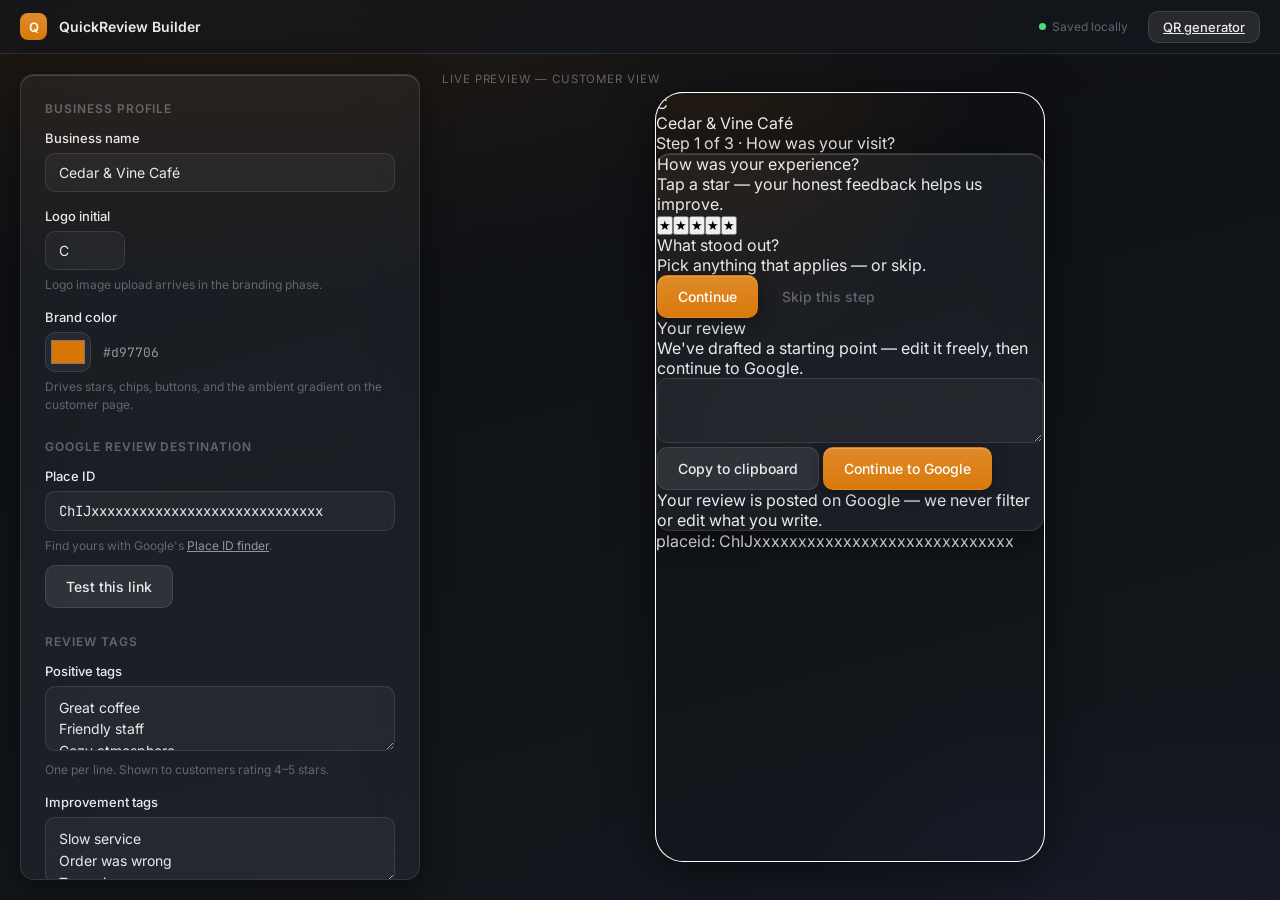
==== builder.html @ fc909e09 "Added" ====
<!DOCTYPE html>
<html lang="en">
<head>
<meta charset="UTF-8">
<title>QuickReview — Builder</title>
<link rel="preconnect" href="https://fonts.googleapis.com">
<link href="https://fonts.googleapis.com/css2?family=Inter:wght@400;500;600&family=JetBrains+Mono:wght@400;500&display=swap" rel="stylesheet">
<link rel="stylesheet" href="css/tokens.css">
<link rel="stylesheet" href="css/builder.css">
</head>
<body>

<div class="topbar glass-flat">
  <div class="logo-mark">Q</div>
  <div class="app-name">QuickReview Builder</div>
  <div class="save-state" id="saveState"><span class="dot"></span>Saved locally</div>
  <a class="btn btn-glass topbar-btn" href="qr.html">QR generator</a>
</div>

<div class="split">
  <div class="panel glass">
    <h2>Business profile</h2>
    <div class="field">
      <label for="fName">Business name</label>
      <input type="text" class="input" id="fName">
    </div>
    <div class="field">
      <label for="fInitial">Logo initial</label>
      <input type="text" class="input" id="fInitial" maxlength="2" style="width:80px">
      <div class="hint">Logo image upload arrives in the branding phase.</div>
    </div>
    <div class="field">
      <label for="fColor">Brand color</label>
      <div class="color-row">
        <input type="color" id="fColor" class="color-picker">
        <span class="hex mono" id="fColorHex"></span>
      </div>
      <div class="hint">Drives stars, chips, buttons, and the ambient gradient on the customer page.</div>
    </div>

    <h2>Google review destination</h2>
    <div class="field">
      <label for="fPlaceId">Place ID</label>
      <input type="text" class="input mono" id="fPlaceId">
      <div class="warn" id="placeWarn" style="display:none">This doesn't look like a Place ID — most start with "ChIJ".</div>
      <div class="hint">Find yours with Google's <a href="https://developers.google.com/maps/documentation/places/web-service/place-id" target="_blank">Place ID finder</a>.</div>
      <button class="btn btn-glass" id="testLinkBtn" style="margin-top:10px">Test this link</button>
    </div>

    <h2>Review tags</h2>
    <div class="field">
      <label for="fPosTags">Positive tags</label>
      <textarea class="input" id="fPosTags"></textarea>
      <div class="hint">One per line. Shown to customers rating 4–5 stars.</div>
    </div>
    <div class="field">
      <label for="fImpTags">Improvement tags</label>
      <textarea class="input" id="fImpTags"></textarea>
      <div class="hint">One per line. Shown to customers rating 1–3 stars.</div>
    </div>

    <h2>Danger zone</h2>
    <button class="btn btn-glass" id="resetBtn">Reset to defaults</button>
  </div>

  <div class="preview-area">
    <div class="preview-label">Live preview — customer view</div>
    <div class="phone-frame">
      <iframe id="preview" src="index.html"></iframe>
    </div>
  </div>
</div>

<script src="js/shared.js"></script>
<script src="js/builder.js"></script>
</body>
</html>
---- css/tokens.css ----
/* QuickReview — shared design language
   Matte gradient base · subtle glassmorphism · micro-interactions */

:root {
  --font-ui: 'Inter', -apple-system, BlinkMacSystemFont, sans-serif;
  --font-mono: 'JetBrains Mono', monospace;

  /* content hierarchy */
  --content-primary: rgba(244, 244, 245, 0.96);
  --content-secondary: rgba(161, 161, 170, 0.9);
  --content-muted: rgba(113, 113, 122, 0.85);

  /* matte base */
  --bg-0: #0d0f13;
  --bg-1: #14171d;

  /* glass */
  --glass: rgba(255, 255, 255, 0.05);
  --glass-strong: rgba(255, 255, 255, 0.09);
  --glass-border: rgba(255, 255, 255, 0.10);
  --glass-highlight: rgba(255, 255, 255, 0.16);

  /* accent — overridden per business at runtime */
  --brand: #d97706;
  --brand-soft: rgba(217, 119, 6, 0.16);

  /* ambient gradient blobs — tinted from brand color at runtime */
  --ambient-1: rgba(217, 119, 6, 0.10);
  --ambient-2: rgba(99, 102, 241, 0.07);

  --radius: 14px;
  --radius-sm: 10px;
  --shadow-glass: 0 8px 32px rgba(0, 0, 0, 0.45);
  --ease-spring: cubic-bezier(0.34, 1.56, 0.64, 1);
  --ease-out: cubic-bezier(0.22, 1, 0.36, 1);
}

* { box-sizing: border-box; margin: 0; padding: 0; }
html, body { height: 100%; }

body {
  font-family: var(--font-ui);
  color: var(--content-primary);
  background:
    radial-gradient(120% 70% at 15% -10%, var(--ambient-1), transparent 60%),
    radial-gradient(100% 60% at 90% 110%, var(--ambient-2), transparent 55%),
    linear-gradient(165deg, var(--bg-0), var(--bg-1));
  background-attachment: fixed;
  -webkit-font-smoothing: antialiased;
}

/* ---------- glass primitive ---------- */
.glass {
  background: var(--glass);
  backdrop-filter: blur(24px) saturate(150%);
  -webkit-backdrop-filter: blur(24px) saturate(150%);
  border: 1px solid var(--glass-border);
  border-radius: var(--radius);
  box-shadow: var(--shadow-glass), inset 0 1px 0 var(--glass-highlight);
}

/* ---------- buttons ---------- */
.btn {
  position: relative; overflow: hidden;
  font-family: inherit; font-size: 14px; font-weight: 500;
  border-radius: var(--radius-sm); cursor: pointer;
  padding: 12px 20px; border: 1px solid transparent;
  transition: transform 0.15s var(--ease-out), filter 0.2s, background 0.2s, opacity 0.15s;
}
.btn:active { transform: scale(0.96); }
.btn-primary {
  background: linear-gradient(180deg, rgba(255,255,255,0.14), rgba(255,255,255,0.02)), var(--brand);
  color: #fff;
  box-shadow: 0 4px 18px rgba(0,0,0,0.35), inset 0 1px 0 rgba(255,255,255,0.18);
}
.btn-primary:hover { filter: brightness(1.1); }
.btn-primary:disabled { opacity: 0.35; cursor: not-allowed; }
.btn-glass { background: var(--glass-strong); border-color: var(--glass-border); color: var(--content-primary); }
.btn-glass:hover { background: rgba(255,255,255,0.13); }
.btn-ghost { background: none; border: none; color: var(--content-muted); }
.btn-ghost:hover { color: var(--content-secondary); }

/* ripple micro-interaction */
.ripple {
  position: absolute; border-radius: 50%; pointer-events: none;
  background: rgba(255,255,255,0.28);
  transform: scale(0); animation: ripple 0.5s var(--ease-out) forwards;
}
@keyframes ripple { to { transform: scale(2.8); opacity: 0; } }

/* ---------- chips ---------- */
.chip {
  font-family: inherit; font-size: 13.5px; padding: 8px 14px; border-radius: 999px;
  background: var(--glass); border: 1px solid var(--glass-border);
  color: var(--content-secondary); cursor: pointer;
  backdrop-filter: blur(8px);
  transition: transform 0.3s var(--ease-spring), background 0.2s, border-color 0.2s, color 0.2s;
}
.chip:hover { border-color: var(--glass-highlight); transform: translateY(-1px); }
.chip.selected {
  background: var(--brand-soft); border-color: var(--brand);
  color: var(--brand); font-weight: 500; transform: scale(1.06);
}

/* ---------- inputs ---------- */
.input {
  font-family: inherit; font-size: 14px; width: 100%;
  padding: 10px 13px; border-radius: var(--radius-sm);
  background: rgba(255,255,255,0.04); border: 1px solid var(--glass-border);
  color: var(--content-primary);
  transition: border-color 0.2s, box-shadow 0.2s, background 0.2s;
}
.input::placeholder { color: var(--content-muted); }
.input:focus {
  outline: none; border-color: var(--brand);
  box-shadow: 0 0 0 3px var(--brand-soft); background: rgba(255,255,255,0.06);
}
textarea.input { resize: vertical; line-height: 1.55; }
.mono { font-family: var(--font-mono); }

/* ---------- toast ---------- */
.toast {
  position: fixed; bottom: 28px; left: 50%;
  transform: translate(-50%, 16px); opacity: 0;
  background: rgba(24,24,27,0.88); backdrop-filter: blur(12px);
  border: 1px solid var(--glass-border);
  color: #fff; font-size: 13px; padding: 10px 18px; border-radius: 999px;
  pointer-events: none; transition: transform 0.35s var(--ease-spring), opacity 0.3s;
  z-index: 99;
}
.toast.show { transform: translate(-50%, 0); opacity: 1; }

/* ---------- shared keyframes ---------- */
@keyframes fade-slide { from { opacity: 0; transform: translateY(10px); } to { opacity: 1; transform: none; } }
@keyframes pop { 0% { transform: scale(1); } 40% { transform: scale(1.35); } 100% { transform: scale(1); } }
---- css/builder.css ----
body { height: 100vh; display: flex; flex-direction: column; overflow: hidden; }

.glass-flat {
  background: rgba(20, 23, 29, 0.75);
  backdrop-filter: blur(20px) saturate(150%);
  border: none; border-bottom: 1px solid var(--glass-border);
  box-shadow: none; border-radius: 0;
}

.topbar {
  height: 54px; display: flex; align-items: center; gap: 12px;
  padding: 0 20px; flex-shrink: 0;
}
.logo-mark {
  width: 27px; height: 27px; border-radius: 8px;
  background: linear-gradient(180deg, rgba(255,255,255,0.15), rgba(255,255,255,0.02)), var(--brand);
  color: #fff; font-size: 13px; font-weight: 600;
  display: flex; align-items: center; justify-content: center;
}
.app-name { font-size: 14px; font-weight: 600; }
.save-state { margin-left: auto; font-size: 12px; color: var(--content-muted); display: flex; align-items: center; gap: 6px; }
.save-state .dot {
  width: 7px; height: 7px; border-radius: 50%;
  background: #4ade80; transition: background 0.3s;
}
.save-state.saving .dot { background: #facc15; }
.topbar-btn { padding: 7px 14px; font-size: 13px; margin-left: 8px; }

.split { display: flex; flex: 1; min-height: 0; }

/* ---- left: control panel ---- */
.panel {
  width: 400px; flex-shrink: 0; overflow-y: auto;
  margin: 20px 0 20px 20px; padding: 26px 24px;
}
.panel h2 {
  font-size: 12px; font-weight: 600; text-transform: uppercase;
  letter-spacing: 0.08em; color: var(--content-muted);
  margin: 26px 0 14px;
}
.panel h2:first-child { margin-top: 0; }
.field { margin-bottom: 16px; }
.field label { display: block; font-size: 13px; font-weight: 500; margin-bottom: 7px; }
.hint { font-size: 12px; color: var(--content-muted); margin-top: 6px; line-height: 1.45; }
.hint a { color: var(--content-secondary); }
.warn { font-size: 12px; color: #fbbf24; margin-top: 6px; }
.color-row { display: flex; gap: 12px; align-items: center; }
.color-picker {
  width: 46px; height: 40px; padding: 3px; cursor: pointer;
  border: 1px solid var(--glass-border); border-radius: var(--radius-sm);
  background: var(--glass); transition: border-color 0.2s;
}
.color-picker:hover { border-color: var(--glass-highlight); }
.hex { font-size: 13px; color: var(--content-secondary); }

/* ---- right: preview ---- */
.preview-area { flex: 1; display: flex; align-items: center; justify-content: center; position: relative; }
.preview-label {
  position: absolute; top: 18px; left: 22px;
  font-size: 11.5px; color: var(--content-muted);
  text-transform: uppercase; letter-spacing: 0.08em;
}
.phone-frame {
  width: 390px; height: 780px; max-height: calc(100vh - 130px);
  border: 1px solid var(--glass-border); border-radius: 28px; overflow: hidden;
  box-shadow: 0 12px 48px rgba(0,0,0,0.5), inset 0 1px 0 var(--glass-highlight);
  background: #fff;
  transition: transform 0.4s var(--ease-out);
}
.phone-frame:hover { transform: translateY(-4px); }
.phone-frame iframe { width: 100%; height: 100%; border: none; }

@media (max-width: 900px) {
  .split { flex-direction: column; overflow-y: auto; }
  .panel { width: auto; margin: 16px; }
  .preview-area { min-height: 700px; padding: 20px 0; }
}
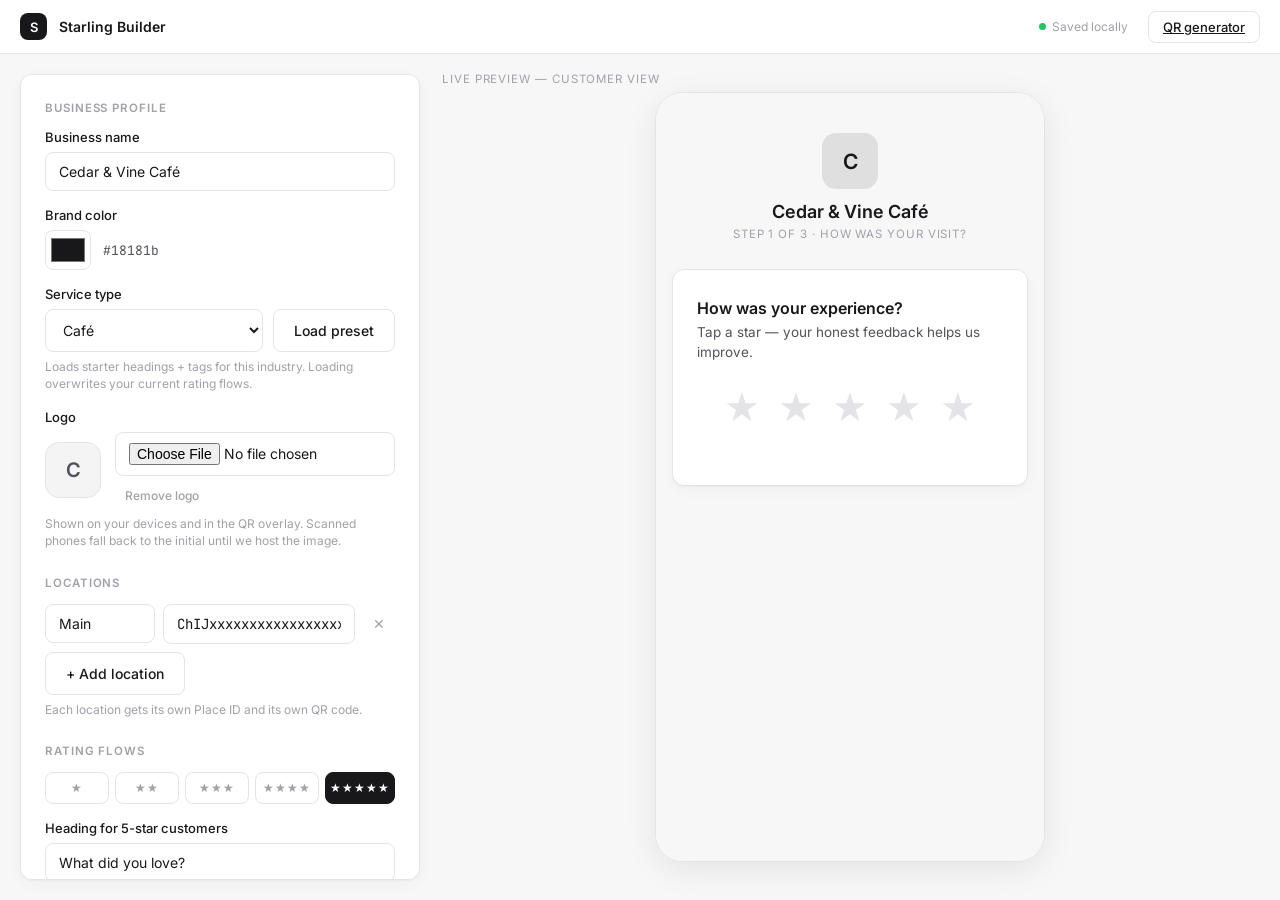
==== commit 09b000e2: "New parameters" ====
--- a/builder.html
+++ b/builder.html
@@ -2,7 +2,7 @@
 <html lang="en">
 <head>
 <meta charset="UTF-8">
-<title>QuickReview — Builder</title>
+<title>Starling — Builder</title>
 <link rel="preconnect" href="https://fonts.googleapis.com">
 <link href="https://fonts.googleapis.com/css2?family=Inter:wght@400;500;600&family=JetBrains+Mono:wght@400;500&display=swap" rel="stylesheet">
 <link rel="stylesheet" href="css/tokens.css">
@@ -10,24 +10,20 @@
 </head>
 <body>
 
-<div class="topbar glass-flat">
-  <div class="logo-mark">Q</div>
-  <div class="app-name">QuickReview Builder</div>
+<div class="topbar">
+  <div class="logo-mark">S</div>
+  <div class="app-name">Starling Builder</div>
   <div class="save-state" id="saveState"><span class="dot"></span>Saved locally</div>
   <a class="btn btn-glass topbar-btn" href="qr.html">QR generator</a>
 </div>
 
 <div class="split">
   <div class="panel glass">
+
     <h2>Business profile</h2>
     <div class="field">
       <label for="fName">Business name</label>
       <input type="text" class="input" id="fName">
-    </div>
-    <div class="field">
-      <label for="fInitial">Logo initial</label>
-      <input type="text" class="input" id="fInitial" maxlength="2" style="width:80px">
-      <div class="hint">Logo image upload arrives in the branding phase.</div>
     </div>
     <div class="field">
       <label for="fColor">Brand color</label>
@@ -35,28 +31,42 @@
         <input type="color" id="fColor" class="color-picker">
         <span class="hex mono" id="fColorHex"></span>
       </div>
-      <div class="hint">Drives stars, chips, buttons, and the ambient gradient on the customer page.</div>
+    </div>
+    <div class="field">
+      <label for="fService">Service type</label>
+      <div class="row-pair">
+        <select class="input" id="fService"></select>
+        <button class="btn btn-glass" id="applyPreset">Load preset</button>
+      </div>
+      <div class="hint">Loads starter headings + tags for this industry. Loading overwrites your current rating flows.</div>
+    </div>
+    <div class="field">
+      <label for="fLogo">Logo</label>
+      <div class="logo-row">
+        <div class="logo-preview" id="logoPreview">?</div>
+        <div class="logo-actions">
+          <input type="file" id="fLogo" accept="image/*" class="input">
+          <button class="btn btn-ghost" id="logoRemove">Remove logo</button>
+        </div>
+      </div>
+      <div class="hint">Shown on your devices and in the QR overlay. Scanned phones fall back to the initial until we host the image.</div>
     </div>
 
-    <h2>Google review destination</h2>
+    <h2>Locations</h2>
+    <div id="locList"></div>
+    <button class="btn btn-glass" id="locAdd">+ Add location</button>
+    <div class="hint">Each location gets its own Place ID and its own QR code.</div>
+
+    <h2>Rating flows</h2>
+    <div class="rtabs" id="rtabs"></div>
     <div class="field">
-      <label for="fPlaceId">Place ID</label>
-      <input type="text" class="input mono" id="fPlaceId">
-      <div class="warn" id="placeWarn" style="display:none">This doesn't look like a Place ID — most start with "ChIJ".</div>
-      <div class="hint">Find yours with Google's <a href="https://developers.google.com/maps/documentation/places/web-service/place-id" target="_blank">Place ID finder</a>.</div>
-      <button class="btn btn-glass" id="testLinkBtn" style="margin-top:10px">Test this link</button>
-    </div>
-
-    <h2>Review tags</h2>
-    <div class="field">
-      <label for="fPosTags">Positive tags</label>
-      <textarea class="input" id="fPosTags"></textarea>
-      <div class="hint">One per line. Shown to customers rating 4–5 stars.</div>
+      <label for="fHeading">Heading for <span id="ratingNum">5</span>-star customers</label>
+      <input type="text" class="input" id="fHeading">
     </div>
     <div class="field">
-      <label for="fImpTags">Improvement tags</label>
-      <textarea class="input" id="fImpTags"></textarea>
-      <div class="hint">One per line. Shown to customers rating 1–3 stars.</div>
+      <label for="fTags">Tags</label>
+      <textarea class="input" id="fTags"></textarea>
+      <div class="hint">One per line. Shown only to customers who pick this rating.</div>
     </div>
 
     <h2>Danger zone</h2>
--- a/css/tokens.css
+++ b/css/tokens.css
@@ -1,38 +1,31 @@
-/* QuickReview — shared design language
-   Matte gradient base · subtle glassmorphism · micro-interactions */
+/* QuickReview — minimal light design language
+   Neutral surfaces · hairline borders · one quiet accent · soft motion */
 
 :root {
   --font-ui: 'Inter', -apple-system, BlinkMacSystemFont, sans-serif;
   --font-mono: 'JetBrains Mono', monospace;
 
   /* content hierarchy */
-  --content-primary: rgba(244, 244, 245, 0.96);
-  --content-secondary: rgba(161, 161, 170, 0.9);
-  --content-muted: rgba(113, 113, 122, 0.85);
+  --content-primary: #18181b;
+  --content-secondary: #52525b;
+  --content-muted: #a1a1aa;
 
-  /* matte base */
-  --bg-0: #0d0f13;
-  --bg-1: #14171d;
-
-  /* glass */
-  --glass: rgba(255, 255, 255, 0.05);
-  --glass-strong: rgba(255, 255, 255, 0.09);
-  --glass-border: rgba(255, 255, 255, 0.10);
-  --glass-highlight: rgba(255, 255, 255, 0.16);
+  /* surfaces */
+  --bg: #f7f7f8;
+  --surface: #ffffff;
+  --surface-soft: #f4f4f5;
+  --line-default: #e4e4e7;
+  --line-strong: #d4d4d8;
 
   /* accent — overridden per business at runtime */
-  --brand: #d97706;
-  --brand-soft: rgba(217, 119, 6, 0.16);
+  --brand: #18181b;
+  --brand-soft: #f4f4f5;
 
-  /* ambient gradient blobs — tinted from brand color at runtime */
-  --ambient-1: rgba(217, 119, 6, 0.10);
-  --ambient-2: rgba(99, 102, 241, 0.07);
-
-  --radius: 14px;
-  --radius-sm: 10px;
-  --shadow-glass: 0 8px 32px rgba(0, 0, 0, 0.45);
-  --ease-spring: cubic-bezier(0.34, 1.56, 0.64, 1);
+  --radius: 12px;
+  --radius-sm: 8px;
+  --shadow-card: 0 1px 2px rgba(0, 0, 0, 0.04), 0 4px 16px rgba(0, 0, 0, 0.03);
   --ease-out: cubic-bezier(0.22, 1, 0.36, 1);
+  --ease-spring: cubic-bezier(0.34, 1.4, 0.64, 1);
 }
 
 * { box-sizing: border-box; margin: 0; padding: 0; }
@@ -41,22 +34,16 @@
 body {
   font-family: var(--font-ui);
   color: var(--content-primary);
-  background:
-    radial-gradient(120% 70% at 15% -10%, var(--ambient-1), transparent 60%),
-    radial-gradient(100% 60% at 90% 110%, var(--ambient-2), transparent 55%),
-    linear-gradient(165deg, var(--bg-0), var(--bg-1));
-  background-attachment: fixed;
+  background: var(--bg);
   -webkit-font-smoothing: antialiased;
 }
 
-/* ---------- glass primitive ---------- */
+/* ---------- card primitive (was .glass — same name, calmer look) ---------- */
 .glass {
-  background: var(--glass);
-  backdrop-filter: blur(24px) saturate(150%);
-  -webkit-backdrop-filter: blur(24px) saturate(150%);
-  border: 1px solid var(--glass-border);
+  background: var(--surface);
+  border: 1px solid var(--line-default);
   border-radius: var(--radius);
-  box-shadow: var(--shadow-glass), inset 0 1px 0 var(--glass-highlight);
+  box-shadow: var(--shadow-card);
 }
 
 /* ---------- buttons ---------- */
@@ -65,25 +52,23 @@
   font-family: inherit; font-size: 14px; font-weight: 500;
   border-radius: var(--radius-sm); cursor: pointer;
   padding: 12px 20px; border: 1px solid transparent;
-  transition: transform 0.15s var(--ease-out), filter 0.2s, background 0.2s, opacity 0.15s;
+  transition: transform 0.15s var(--ease-out), background 0.2s, border-color 0.2s, opacity 0.15s;
 }
-.btn:active { transform: scale(0.96); }
-.btn-primary {
-  background: linear-gradient(180deg, rgba(255,255,255,0.14), rgba(255,255,255,0.02)), var(--brand);
-  color: #fff;
-  box-shadow: 0 4px 18px rgba(0,0,0,0.35), inset 0 1px 0 rgba(255,255,255,0.18);
+.btn:active { transform: scale(0.97); }
+.btn-primary { background: var(--brand); color: #fff; }
+.btn-primary:hover { opacity: 0.88; }
+.btn-primary:disabled { opacity: 0.35; cursor: not-allowed; }
+.btn-glass {
+  background: var(--surface); border-color: var(--line-default); color: var(--content-primary);
 }
-.btn-primary:hover { filter: brightness(1.1); }
-.btn-primary:disabled { opacity: 0.35; cursor: not-allowed; }
-.btn-glass { background: var(--glass-strong); border-color: var(--glass-border); color: var(--content-primary); }
-.btn-glass:hover { background: rgba(255,255,255,0.13); }
+.btn-glass:hover { background: var(--surface-soft); }
 .btn-ghost { background: none; border: none; color: var(--content-muted); }
 .btn-ghost:hover { color: var(--content-secondary); }
 
-/* ripple micro-interaction */
+/* ripple — much quieter on light surfaces */
 .ripple {
   position: absolute; border-radius: 50%; pointer-events: none;
-  background: rgba(255,255,255,0.28);
+  background: rgba(0, 0, 0, 0.08);
   transform: scale(0); animation: ripple 0.5s var(--ease-out) forwards;
 }
 @keyframes ripple { to { transform: scale(2.8); opacity: 0; } }
@@ -91,29 +76,28 @@
 /* ---------- chips ---------- */
 .chip {
   font-family: inherit; font-size: 13.5px; padding: 8px 14px; border-radius: 999px;
-  background: var(--glass); border: 1px solid var(--glass-border);
+  background: var(--surface); border: 1px solid var(--line-default);
   color: var(--content-secondary); cursor: pointer;
-  backdrop-filter: blur(8px);
-  transition: transform 0.3s var(--ease-spring), background 0.2s, border-color 0.2s, color 0.2s;
+  transition: transform 0.25s var(--ease-spring), background 0.15s, border-color 0.15s, color 0.15s;
 }
-.chip:hover { border-color: var(--glass-highlight); transform: translateY(-1px); }
+.chip:hover { border-color: var(--line-strong); transform: translateY(-1px); }
 .chip.selected {
   background: var(--brand-soft); border-color: var(--brand);
-  color: var(--brand); font-weight: 500; transform: scale(1.06);
+  color: var(--brand); font-weight: 500;
 }
 
 /* ---------- inputs ---------- */
 .input {
   font-family: inherit; font-size: 14px; width: 100%;
   padding: 10px 13px; border-radius: var(--radius-sm);
-  background: rgba(255,255,255,0.04); border: 1px solid var(--glass-border);
+  background: var(--surface); border: 1px solid var(--line-default);
   color: var(--content-primary);
-  transition: border-color 0.2s, box-shadow 0.2s, background 0.2s;
+  transition: border-color 0.2s, box-shadow 0.2s;
 }
 .input::placeholder { color: var(--content-muted); }
 .input:focus {
-  outline: none; border-color: var(--brand);
-  box-shadow: 0 0 0 3px var(--brand-soft); background: rgba(255,255,255,0.06);
+  outline: none; border-color: var(--content-primary);
+  box-shadow: 0 0 0 3px rgba(0, 0, 0, 0.06);
 }
 textarea.input { resize: vertical; line-height: 1.55; }
 .mono { font-family: var(--font-mono); }
@@ -122,14 +106,13 @@
 .toast {
   position: fixed; bottom: 28px; left: 50%;
   transform: translate(-50%, 16px); opacity: 0;
-  background: rgba(24,24,27,0.88); backdrop-filter: blur(12px);
-  border: 1px solid var(--glass-border);
-  color: #fff; font-size: 13px; padding: 10px 18px; border-radius: 999px;
+  background: #18181b; color: #fff;
+  font-size: 13px; padding: 10px 18px; border-radius: 999px;
   pointer-events: none; transition: transform 0.35s var(--ease-spring), opacity 0.3s;
   z-index: 99;
 }
 .toast.show { transform: translate(-50%, 0); opacity: 1; }
 
 /* ---------- shared keyframes ---------- */
-@keyframes fade-slide { from { opacity: 0; transform: translateY(10px); } to { opacity: 1; transform: none; } }
-@keyframes pop { 0% { transform: scale(1); } 40% { transform: scale(1.35); } 100% { transform: scale(1); } }+@keyframes fade-slide { from { opacity: 0; transform: translateY(8px); } to { opacity: 1; transform: none; } }
+@keyframes pop { 0% { transform: scale(1); } 40% { transform: scale(1.3); } 100% { transform: scale(1); } }
--- a/css/builder.css
+++ b/css/builder.css
@@ -1,40 +1,30 @@
 body { height: 100vh; display: flex; flex-direction: column; overflow: hidden; }
-
-.glass-flat {
-  background: rgba(20, 23, 29, 0.75);
-  backdrop-filter: blur(20px) saturate(150%);
-  border: none; border-bottom: 1px solid var(--glass-border);
-  box-shadow: none; border-radius: 0;
-}
 
 .topbar {
   height: 54px; display: flex; align-items: center; gap: 12px;
   padding: 0 20px; flex-shrink: 0;
+  background: var(--surface); border-bottom: 1px solid var(--line-default);
 }
 .logo-mark {
   width: 27px; height: 27px; border-radius: 8px;
-  background: linear-gradient(180deg, rgba(255,255,255,0.15), rgba(255,255,255,0.02)), var(--brand);
-  color: #fff; font-size: 13px; font-weight: 600;
+  background: var(--brand); color: #fff;
+  font-size: 13px; font-weight: 600;
   display: flex; align-items: center; justify-content: center;
 }
 .app-name { font-size: 14px; font-weight: 600; }
 .save-state { margin-left: auto; font-size: 12px; color: var(--content-muted); display: flex; align-items: center; gap: 6px; }
-.save-state .dot {
-  width: 7px; height: 7px; border-radius: 50%;
-  background: #4ade80; transition: background 0.3s;
-}
-.save-state.saving .dot { background: #facc15; }
+.save-state .dot { width: 7px; height: 7px; border-radius: 50%; background: #22c55e; transition: background 0.3s; }
+.save-state.saving .dot { background: #eab308; }
 .topbar-btn { padding: 7px 14px; font-size: 13px; margin-left: 8px; }
 
 .split { display: flex; flex: 1; min-height: 0; }
 
-/* ---- left: control panel ---- */
 .panel {
   width: 400px; flex-shrink: 0; overflow-y: auto;
   margin: 20px 0 20px 20px; padding: 26px 24px;
 }
 .panel h2 {
-  font-size: 12px; font-weight: 600; text-transform: uppercase;
+  font-size: 11.5px; font-weight: 600; text-transform: uppercase;
   letter-spacing: 0.08em; color: var(--content-muted);
   margin: 26px 0 14px;
 }
@@ -43,17 +33,15 @@
 .field label { display: block; font-size: 13px; font-weight: 500; margin-bottom: 7px; }
 .hint { font-size: 12px; color: var(--content-muted); margin-top: 6px; line-height: 1.45; }
 .hint a { color: var(--content-secondary); }
-.warn { font-size: 12px; color: #fbbf24; margin-top: 6px; }
+.warn { font-size: 12px; color: #d97706; margin-top: 6px; }
 .color-row { display: flex; gap: 12px; align-items: center; }
 .color-picker {
   width: 46px; height: 40px; padding: 3px; cursor: pointer;
-  border: 1px solid var(--glass-border); border-radius: var(--radius-sm);
-  background: var(--glass); transition: border-color 0.2s;
+  border: 1px solid var(--line-default); border-radius: var(--radius-sm);
+  background: var(--surface);
 }
-.color-picker:hover { border-color: var(--glass-highlight); }
 .hex { font-size: 13px; color: var(--content-secondary); }
 
-/* ---- right: preview ---- */
 .preview-area { flex: 1; display: flex; align-items: center; justify-content: center; position: relative; }
 .preview-label {
   position: absolute; top: 18px; left: 22px;
@@ -62,16 +50,48 @@
 }
 .phone-frame {
   width: 390px; height: 780px; max-height: calc(100vh - 130px);
-  border: 1px solid var(--glass-border); border-radius: 28px; overflow: hidden;
-  box-shadow: 0 12px 48px rgba(0,0,0,0.5), inset 0 1px 0 var(--glass-highlight);
+  border: 1px solid var(--line-default); border-radius: 28px; overflow: hidden;
+  box-shadow: 0 8px 32px rgba(0, 0, 0, 0.08);
   background: #fff;
   transition: transform 0.4s var(--ease-out);
 }
-.phone-frame:hover { transform: translateY(-4px); }
+.phone-frame:hover { transform: translateY(-3px); }
 .phone-frame iframe { width: 100%; height: 100%; border: none; }
 
 @media (max-width: 900px) {
   .split { flex-direction: column; overflow-y: auto; }
   .panel { width: auto; margin: 16px; }
   .preview-area { min-height: 700px; padding: 20px 0; }
+}
+
+.row-pair { display: flex; gap: 10px; }
+.row-pair select { flex: 1; }
+
+.logo-row { display: flex; gap: 14px; align-items: center; }
+.logo-preview {
+  width: 56px; height: 56px; flex-shrink: 0; border-radius: 14px;
+  background: var(--surface-soft); border: 1px solid var(--line-default);
+  display: flex; align-items: center; justify-content: center;
+  font-weight: 600; font-size: 20px; color: var(--content-secondary);
+}
+.logo-actions { flex: 1; display: flex; flex-direction: column; gap: 6px; }
+.logo-actions .btn { padding: 6px 10px; font-size: 12px; align-self: flex-start; }
+
+.loc-row {
+  display: grid; grid-template-columns: 110px 1fr 32px; gap: 8px;
+  margin-bottom: 8px; align-items: center;
+}
+.loc-row .loc-remove { padding: 4px; font-size: 14px; }
+
+.rtabs { display: flex; gap: 6px; margin-bottom: 16px; }
+.rtab {
+  flex: 1; padding: 8px 4px; border-radius: var(--radius-sm);
+  background: var(--surface); border: 1px solid var(--line-default);
+  font-size: 12px; color: var(--content-muted); cursor: pointer;
+  letter-spacing: 1px; transition: all 0.15s;
+}
+.rtab:hover { border-color: var(--line-strong); }
+.rtab.active {
+  background: var(--content-primary); border-color: var(--content-primary);
+  color: #fff;
 }
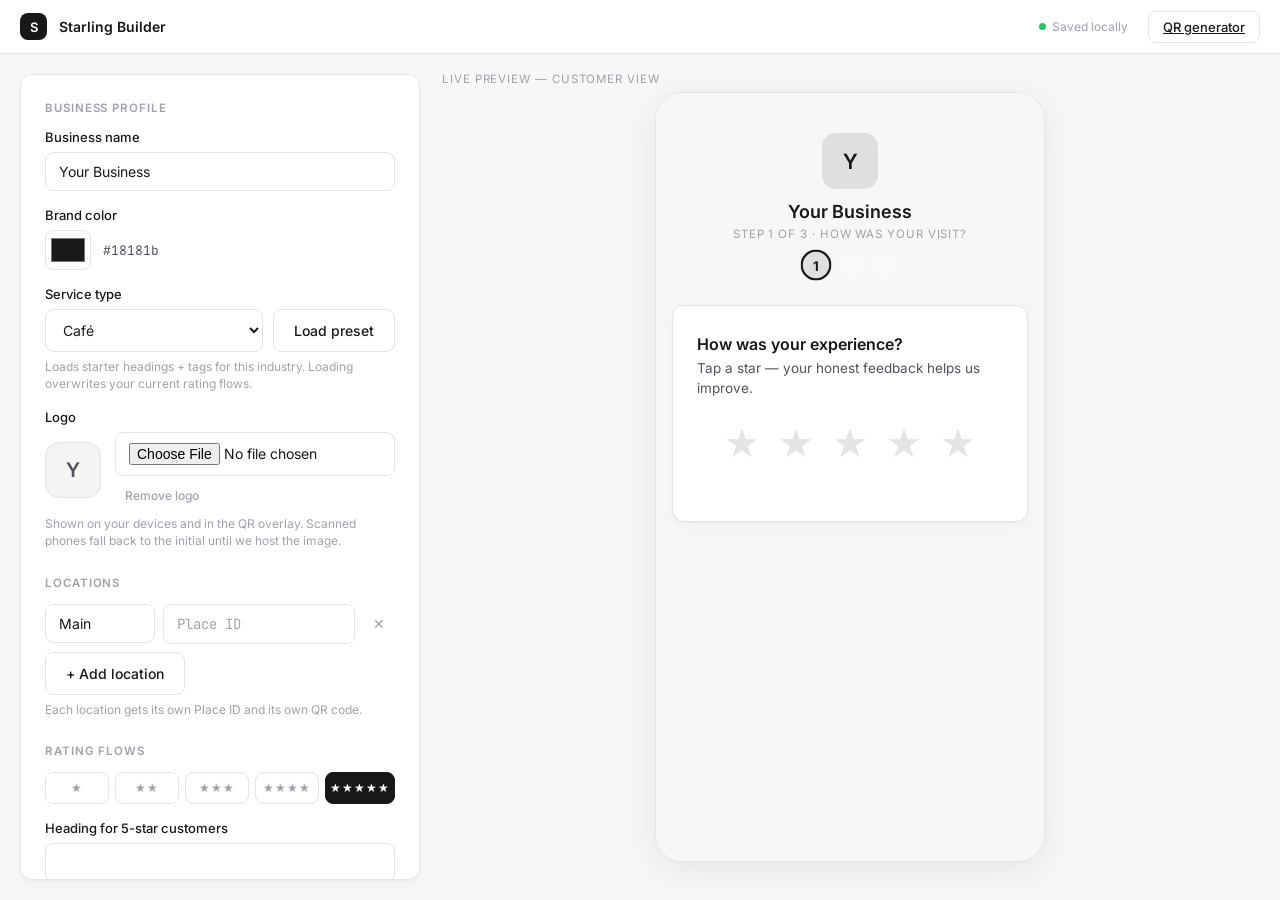
==== commit e0b196ab: "Preview fixes" ====
--- a/builder.html
+++ b/builder.html
@@ -69,6 +69,20 @@
       <div class="hint">One per line. Shown only to customers who pick this rating.</div>
     </div>
 
+    <div class="field" style="margin-top:16px;">
+  <label for="cityArea">City / Area (used in review text)</label>
+  <input
+    type="text"
+    id="cityArea"
+    placeholder="e.g. Panjim, Goa"
+    autocomplete="off"
+  />
+  <p class="field-hint">
+    Added to generated reviews so they mention the local area.
+    Only you can edit this — customers never see it.
+  </p>
+</div>
+
     <h2>Danger zone</h2>
     <button class="btn btn-glass" id="resetBtn">Reset to defaults</button>
   </div>
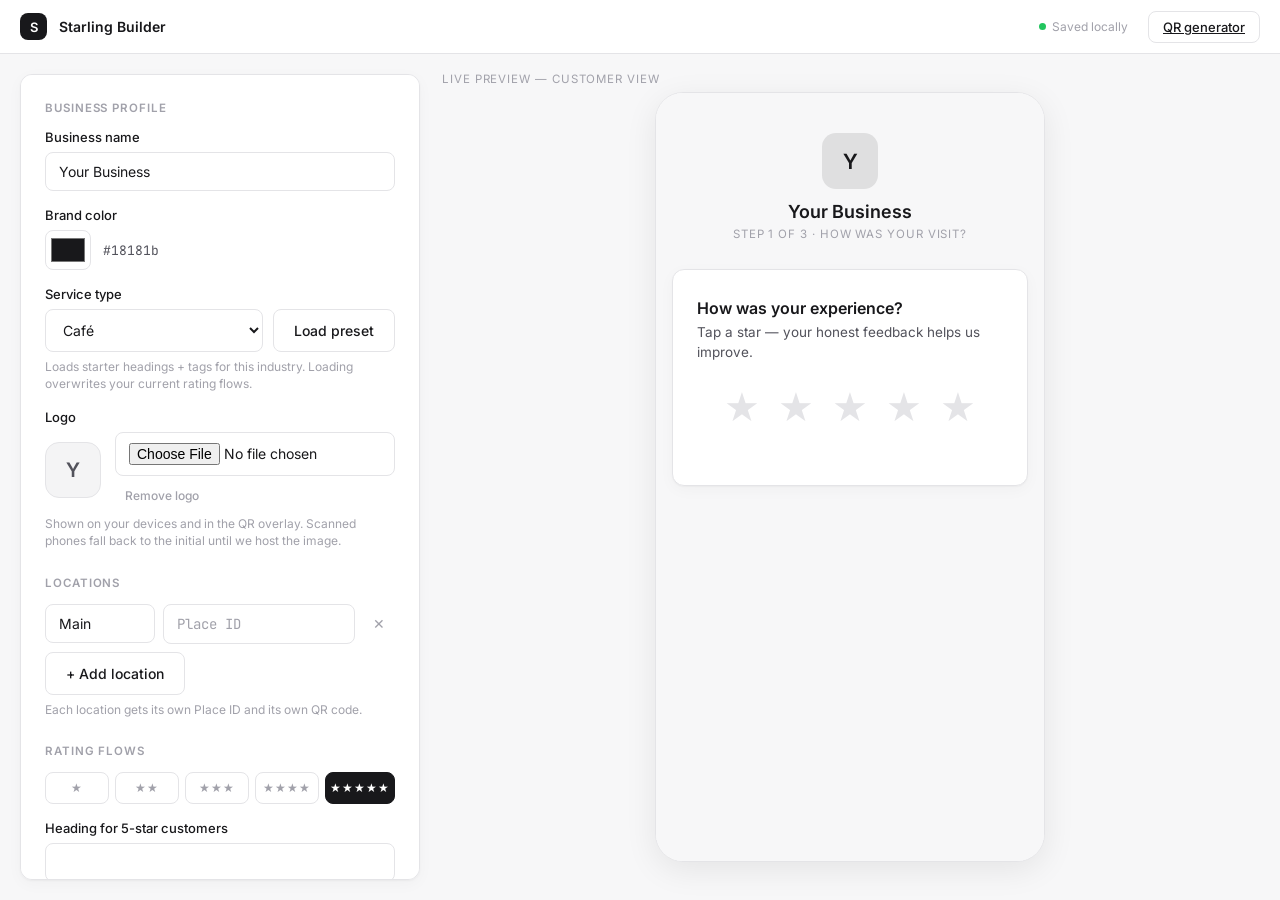
==== commit 24426c5d: "error fix" ====
--- a/builder.html
+++ b/builder.html
@@ -70,11 +70,12 @@
     </div>
 
     <div class="field" style="margin-top:16px;">
-  <label for="cityArea">City / Area (used in review text)</label>
+  <label for="fCity">City / Area (used in review text)</label>
   <input
     type="text"
-    id="cityArea"
-    placeholder="e.g. Panjim, Goa"
+    id="fCity"
+    class="input"
+    placeholder="e.g. Koramangala, Bangalore"
     autocomplete="off"
   />
   <p class="field-hint">
